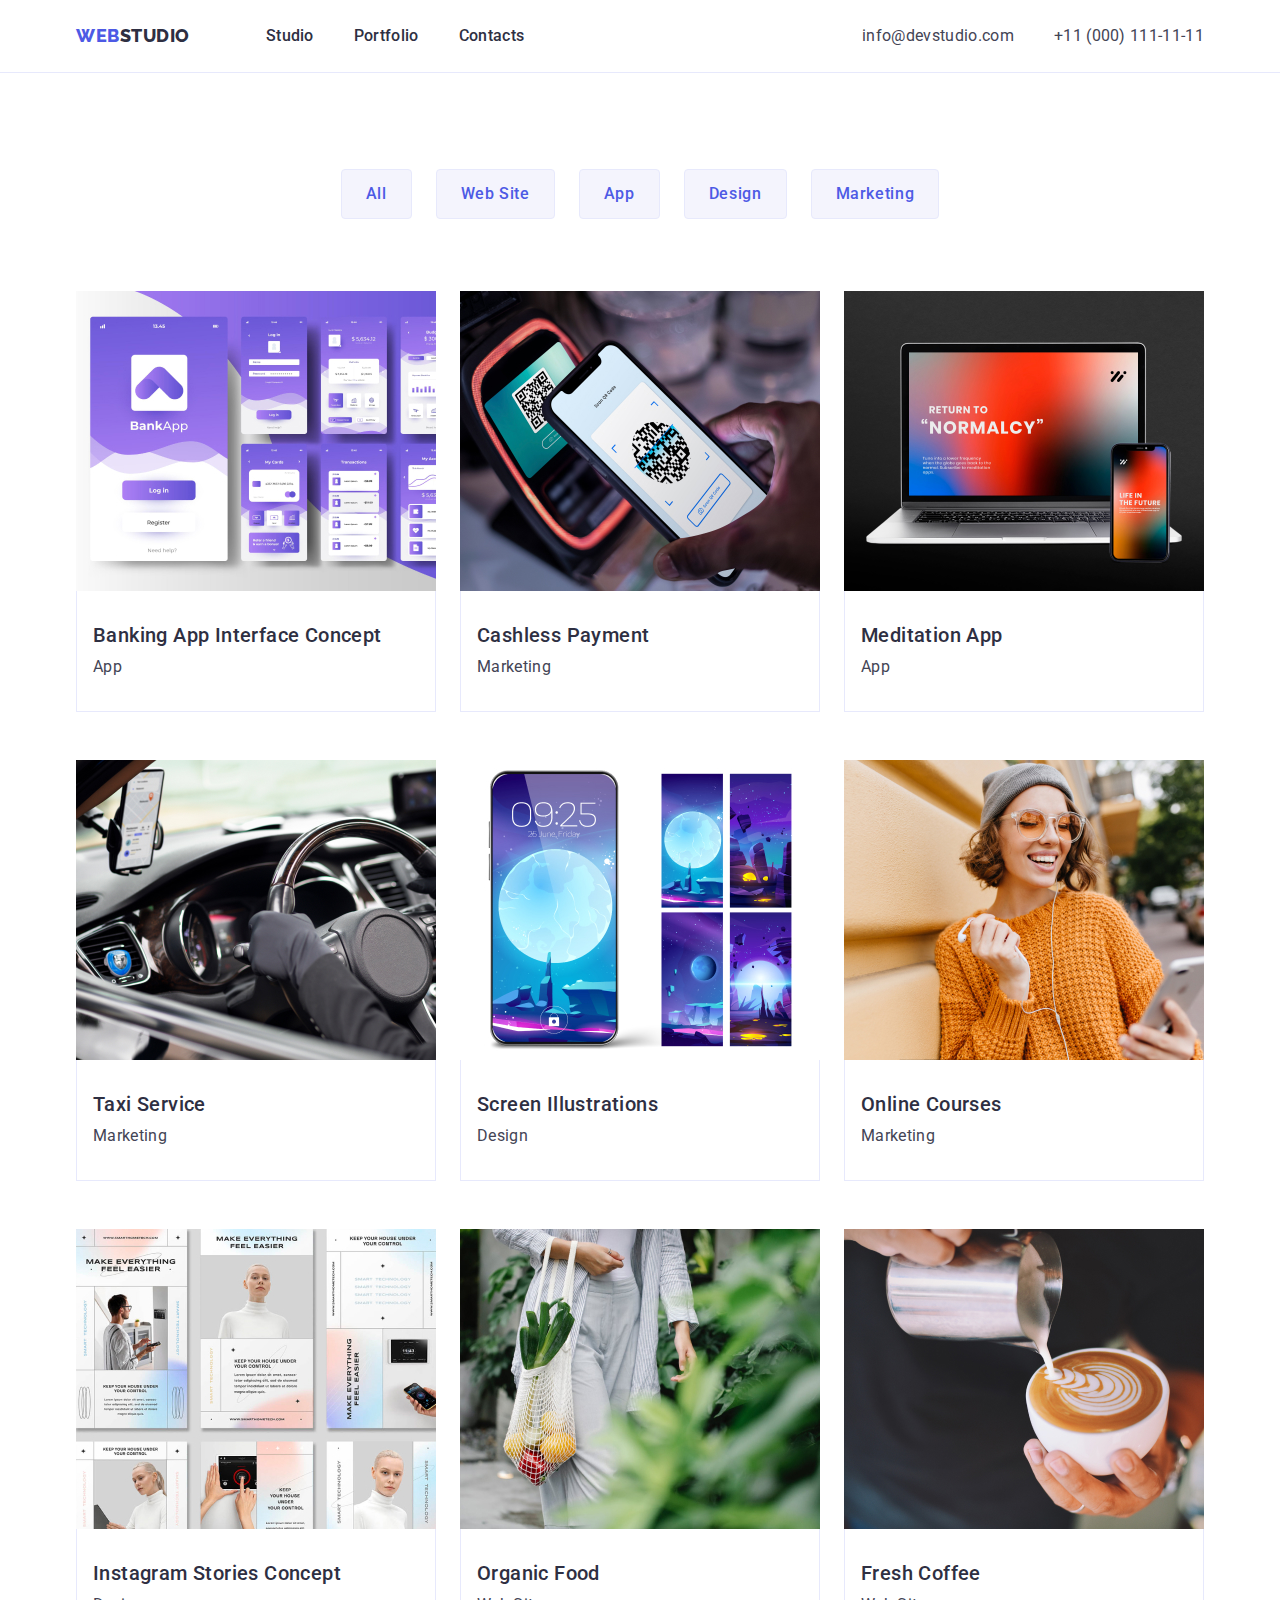
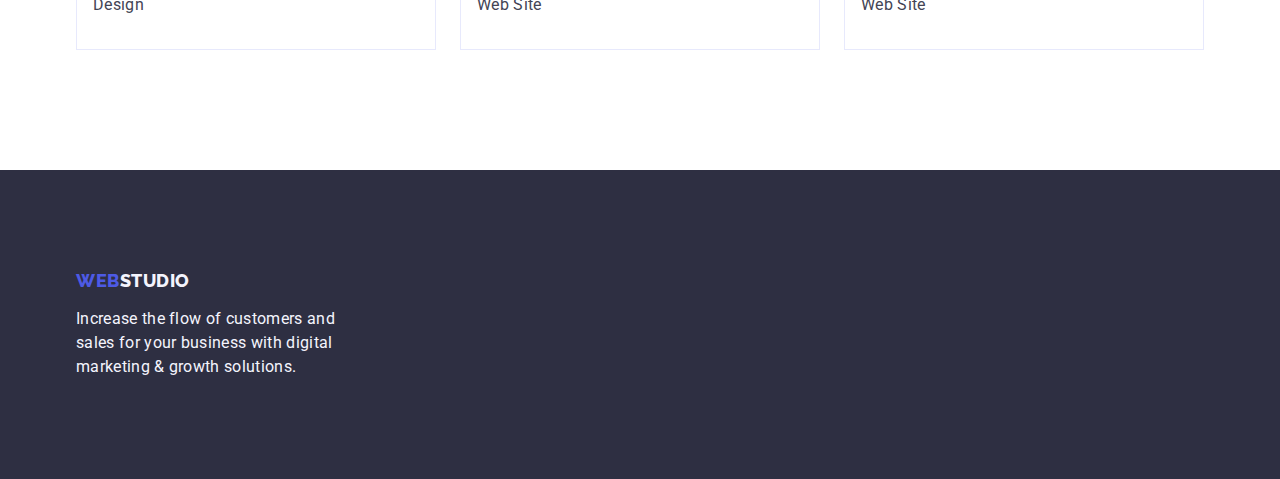
==== portfolio.html @ b905c780 "Initial commit" ====
<!DOCTYPE html>
<html lang="en">
  <head>
    <meta charset="UTF-8" />
    <meta http-equiv="X-UA-Compatible" content="IE=edge" />
    <meta name="viewport" content="width=device-width, initial-scale=1.0" />
    <title>Document</title>
    <link rel="preconnect" href="https://fonts.googleapis.com" />
    <link rel="preconnect" href="https://fonts.gstatic.com" crossorigin />
    <link
      href="https://fonts.googleapis.com/css2?family=Raleway:wght@900&family=Roboto:wght@400;500;700;900&display=swap"
      rel="stylesheet"
    />
    <link
      rel="stylesheet"
      href="https://cdnjs.cloudflare.com/ajax/libs/modern-normalize/1.1.0/modern-normalize.min.css"
    />
    <link rel="stylesheet" href="./css/styles.css" />
  </head>
  <body class="body-portfolio">
    <header class="solid">
      <div class="container main-nav">
        <nav class="nav">
          <a class="logo link" href="./index.html"
            >Web<span class="header-logo-text">Studio</span></a
          >
          <ul class="list">
            <li class="item">
              <a class="nav-link link" href="./index.html">Studio</a>
            </li>
            <li class="item">
              <a class="nav-link link" href="./portfolio.html">Portfolio</a>
            </li>
            <li class="item">
              <a class="nav-link link" href="">Contacts</a>
            </li>
          </ul>
        </nav>

        <address class="contact">
          <ul class="list">
            <li class="item">
              <a class="contacts link" href="mailto:info@devstudio.com"
                >info@devstudio.com</a
              >
            </li>
            <li class="item">
              <a class="contacts link" href="tel:+110001111111"
                >+11 (000) 111-11-11</a
              >
            </li>
          </ul>
        </address>
      </div>
    </header>
    <main>
      <section class="portfolio">
        <div class="container">
          <h1 class="title" hidden>Portfolio</h1>
          <ul class="list list-btn">
            <li class="item"><button class="btn" type="button">All</button></li>
            <li class="item">
              <button class="btn" type="button">Web Site</button>
            </li>
            <li class="item"><button class="btn" type="button">App</button></li>
            <li class="item">
              <button class="btn" type="button">Design</button>
            </li>
            <li class="item">
              <button class="btn" type="button">Marketing</button>
            </li>
          </ul>
          <ul class="list list-card">
            <li class="item">
              <a class="link" href="">
                <img
                  src="./images/hw-2/one.jpg"
                  alt="Banking App Interface Concept"
                  width="360"
                  height="300"
                />
                <div class="app">
                  <h2 class="portfolio-title">Banking App Interface Concept</h2>
                  <p class="portfolio-text">App</p>
                </div>
              </a>
            </li>
            <li class="item">
              <a class="link" href="">
                <img
                  src="./images/hw-2/two.jpg"
                  alt="Cashless Payment"
                  width="360"
                  height="300"
                />
                <div class="app">
                  <h2 class="portfolio-title">Cashless Payment</h2>
                  <p class="portfolio-text">Marketing</p>
                </div>
              </a>
            </li>
            <li class="item">
              <a class="link" href="">
                <img
                  src="./images/hw-2/three.jpg"
                  alt="Meditation App"
                  width="360"
                  height="300"
                />
                <div class="app">
                  <h2 class="portfolio-title">Meditation App</h2>
                  <p class="portfolio-text">App</p>
                </div>
              </a>
            </li>
            <li class="item">
              <a class="link" href="">
                <img
                  src="./images/hw-2/four.jpg"
                  alt="Taxi Service"
                  width="360"
                  height="300"
                />
                <div class="app">
                  <h2 class="portfolio-title">Taxi Service</h2>
                  <p class="portfolio-text">Marketing</p>
                </div>
              </a>
            </li>
            <li class="item">
              <a class="link" href="">
                <img
                  src="./images/hw-2/five.jpg"
                  alt="Screen Illustrations"
                  width="360"
                  height="300"
                />
                <div class="app">
                  <h2 class="portfolio-title">Screen Illustrations</h2>
                  <p class="portfolio-text">Design</p>
                </div>
              </a>
            </li>
            <li class="item">
              <a class="link" href="">
                <img
                  src="./images/hw-2/six.jpg"
                  alt="Online Courses"
                  width="360"
                  height="300"
                />
                <div class="app">
                  <h2 class="portfolio-title">Online Courses</h2>
                  <p class="portfolio-text">Marketing</p>
                </div>
              </a>
            </li>
            <li class="item">
              <a class="link" href="">
                <img
                  src="./images/hw-2/seven.jpg"
                  alt="Instagram Stories Concept"
                  width="360"
                  height="300"
                />
                <div class="app">
                  <h2 class="portfolio-title">Instagram Stories Concept</h2>
                  <p class="portfolio-text">Design</p>
                </div>
              </a>
            </li>
            <li class="item">
              <a class="link" href="">
                <img
                  src="./images/hw-2/eight.jpg"
                  alt="Organic Food"
                  width="360"
                  height="300"
                />
                <div class="app">
                  <h2 class="portfolio-title">Organic Food</h2>
                  <p class="portfolio-text">Web Site</p>
                </div>
              </a>
            </li>
            <li class="item">
              <a class="link" href="">
                <img
                  src="./images/hw-2/nine.jpg"
                  alt="Fresh Coffee"
                  width="360"
                  height="300"
                />
                <div class="app">
                  <h2 class="portfolio-title">Fresh Coffee</h2>
                  <p class="portfolio-text">Web Site</p>
                </div>
              </a>
            </li>
          </ul>
        </div>
      </section>
    </main>
    <footer class="footer">
      <div class="container footer-box">
        <a class="logo link" href="./index.html"
          >Web<span class="logo-span footer-logo-text">Studio</span></a
        >
        <p class="footer-text">
          Increase the flow of customers and sales for your business with
          digital marketing & growth solutions.
        </p>
      </div>
    </footer>
  </body>
</html>
---- css/styles.css ----
/* root */
:root {
  --logo-header-color: #2e2f42;
  --logo-web-color: #4d5ae5;
  --logo-footer-color: #f4f4fd;
  --title-color: #2e2f42;
  --text-color: #434455;
  --background-color: #ffffff;
  --team-background-color: #f4f4fd;
  --btn-solid-color: #e7e9fc;
}
/**
  |============================
  | global style 
  |============================
*/
body {
  background-color: var(--background-color);
  font-family: 'Roboto', sans-serif;
  font-style: normal;
  font-weight: 400;
  font-size: 16px;
  line-height: 1.5;
  letter-spacing: 0.02em;
  color: var(--text-color);
}
.link,
.nav-link,
.contacts-link {
  text-decoration: none;
}
.list {
  list-style-type: none;
}
h1,
h2,
h3,
p,
ul {
  margin: 0;
  padding: 0;
}
img {
  display: block;
}
.container {
  width: 1158px;
  padding-left: 15px;
  padding-right: 15px;
  margin-left: auto;
  margin-right: auto;
}
/* LOGO */
.logo {
  margin-right: 76px;

  font-family: 'Raleway', sans-serif;
  font-style: normal;
  font-weight: 800;
  font-size: 18px;
  line-height: 1.17;
  display: flex;
  align-items: center;
  letter-spacing: 0.03em;
  text-transform: uppercase;
  color: var(--logo-web-color);
}
.logo .header-logo-text {
  font-family: 'Raleway', sans-serif;
  font-style: normal;
  font-weight: 800;
  font-size: 18px;
  line-height: 1.17;
  display: flex;
  align-items: center;
  letter-spacing: 0.03em;
  text-transform: uppercase;
  color: var(--logo-header-color);
}
.logo .footer-logo-text {
  font-family: 'Raleway', sans-serif;
  font-style: normal;
  font-weight: 800;
  font-size: 18px;
  line-height: 1.17;
  display: flex;
  align-items: center;
  letter-spacing: 0.03em;
  text-transform: uppercase;
  color: var(--logo-footer-color);
}

/* header */
.solid {
  border-bottom: 1px solid #e7e9fc;
}
.nav {
  align-items: center;
}
.nav,
.main-nav {
  display: flex;
}
.main-nav {
  align-items: center;
}
.nav .list,
.contact .list {
  display: flex;
}
.contact {
  margin-left: auto;
}
.nav .item:not(:last-child) {
  margin-right: 40px;
}
.contact .item:not(:last-child) {
  margin-right: 40px;
}
.header-logo-box {
  margin: 0;
  margin-right: 76px;
}

.nav .nav-link {
  display: block;
  padding: 24px 0;

  font-weight: 500;
  color: var(--logo-header-color);
}
.contacts {
  font-style: normal;
  color: var(--text-color);
}
.nav-link:hover,
.nav-link:focus {
  color: #404bbf;
  text-decoration: underline;
}
.contacts:hover,
.contacts:focus {
  color: #404bbf;
}
/* hero */
.hero {
  padding: 188px 0;

  background-color: var(--title-color);
}
.hero-title {
  max-width: 496px;
  margin-bottom: 48px;
  margin-left: auto;
  margin-right: auto;

  font-weight: 700;
  font-size: 56px;
  line-height: 1.07;
  text-align: center;
  color: var(--background-color);
}
.hero-button {
  display: block;
  min-width: 169px;
  height: 56px;
  margin: auto;
  border: none;

  border-radius: 4px;
  font-family: 'Roboto', sans-serif;
  font-style: normal;
  font-weight: 500;
  font-size: 16px;
  line-height: 1.5;
  letter-spacing: 0.04em;
  cursor: pointer;
  background-color: #4d5ae5;
  color: var(--background-color);
}
.hero-button:hover,
.hero-button:focus {
  background-color: #404bbf;
}
/* desc */
.desc {
  padding: 120px 0;
}
.desc .list {
  display: flex;
  align-items: center;
}
.desc .list .item:not(:last-child) {
  margin-right: 24px;
}
.desc-title {
  width: 264px;
  margin-bottom: 8px;

  font-weight: 500;
  font-size: 20px;
  line-height: 1.2;
  color: var(--logo-header-color);
}
.desc-text {
  width: 264px;
}
/* doing */
.doing {
  padding-bottom: 120px;
}
.doing-title {
  margin-bottom: 72px;

  font-weight: 700;
  font-size: 36px;
  line-height: 1.11;
  text-align: center;
  text-transform: capitalize;
  color: var(--title-color);
}
.doing .list {
  display: flex;
}
.doing .item:not(:last-child) {
  margin-right: 24px;
}
/* team */
.team {
  padding: 120px 0;

  background-color: var(--team-background-color);
}
.team .list {
  display: flex;
}
.team .item:not(:last-child) {
  margin-right: 24px;
}
.our {
  padding: 32px 16px;
}
.list .img {
  border-radius: 0px 0px 4px 4px;
  background-color: #ffffff;
}
.team-title {
  margin-bottom: 72px;

  font-weight: 700;
  font-size: 36px;
  line-height: 1.11;
  text-align: center;
  text-transform: capitalize;
  color: var(--title-color);
}
.img-title {
  margin-bottom: 8px;

  font-weight: 500;
  font-size: 20px;
  line-height: 1.2;
  text-align: center;
  color: var(--title-color);
}
.img-text {
  text-align: center;
}

/* footer */
.footer {
  padding: 100px 0;

  background-color: var(--logo-header-color);
}
.footer .logo {
  display: inline-block;
  margin: 0;
  margin-bottom: 16px;
}
.footer .logo-span {
  display: inline-block;
}
.footer-text {
  width: 264px;

  color: var(--logo-footer-color);
}

/* portfolio */
.portfolio {
  padding-top: 96px;
  padding-bottom: 120px;
}
.portfolio .list-btn {
  display: flex;
  justify-content: center;
  margin-bottom: 72px;
  gap: 24px;
}

.portfolio .btn {
  padding: 12px 24px;
  border: 1px solid var(--btn-solid-color);
  border-radius: 4px;

  font-family: 'Roboto', sans-serif;
  font-style: normal;
  font-weight: 500;
  font-size: 16px;
  line-height: 1.5;
  text-align: center;
  letter-spacing: 0.04em;
  cursor: pointer;
  color: #4d5ae5;
  background-color: var(--logo-footer-color);
}
.portfolio .btn:hover,
.portfolio .btn:focus {
  border: 1px solid transparent;

  color: var(--background-color);
  background-color: #404bbf;
}
.portfolio .list-card {
  display: flex;
  flex-wrap: wrap;
  column-gap: 24px;
  row-gap: 48px;
}
.list-card .item {
  width: calc((100% - 48px) / 3);
}
.portfolio-title {
  margin-bottom: 8px;

  font-family: 'Roboto', sans-serif;
  font-style: normal;
  font-weight: 500;
  font-size: 20px;
  line-height: 1.2;
  letter-spacing: 0.02em;
  color: var(--logo-header-color);
}
.portfolio-text {
  color: var(--text-color);
}
.app {
  padding: 32px 16px;
  border: 1px solid #e7e9fc;
  border-top: none;
}
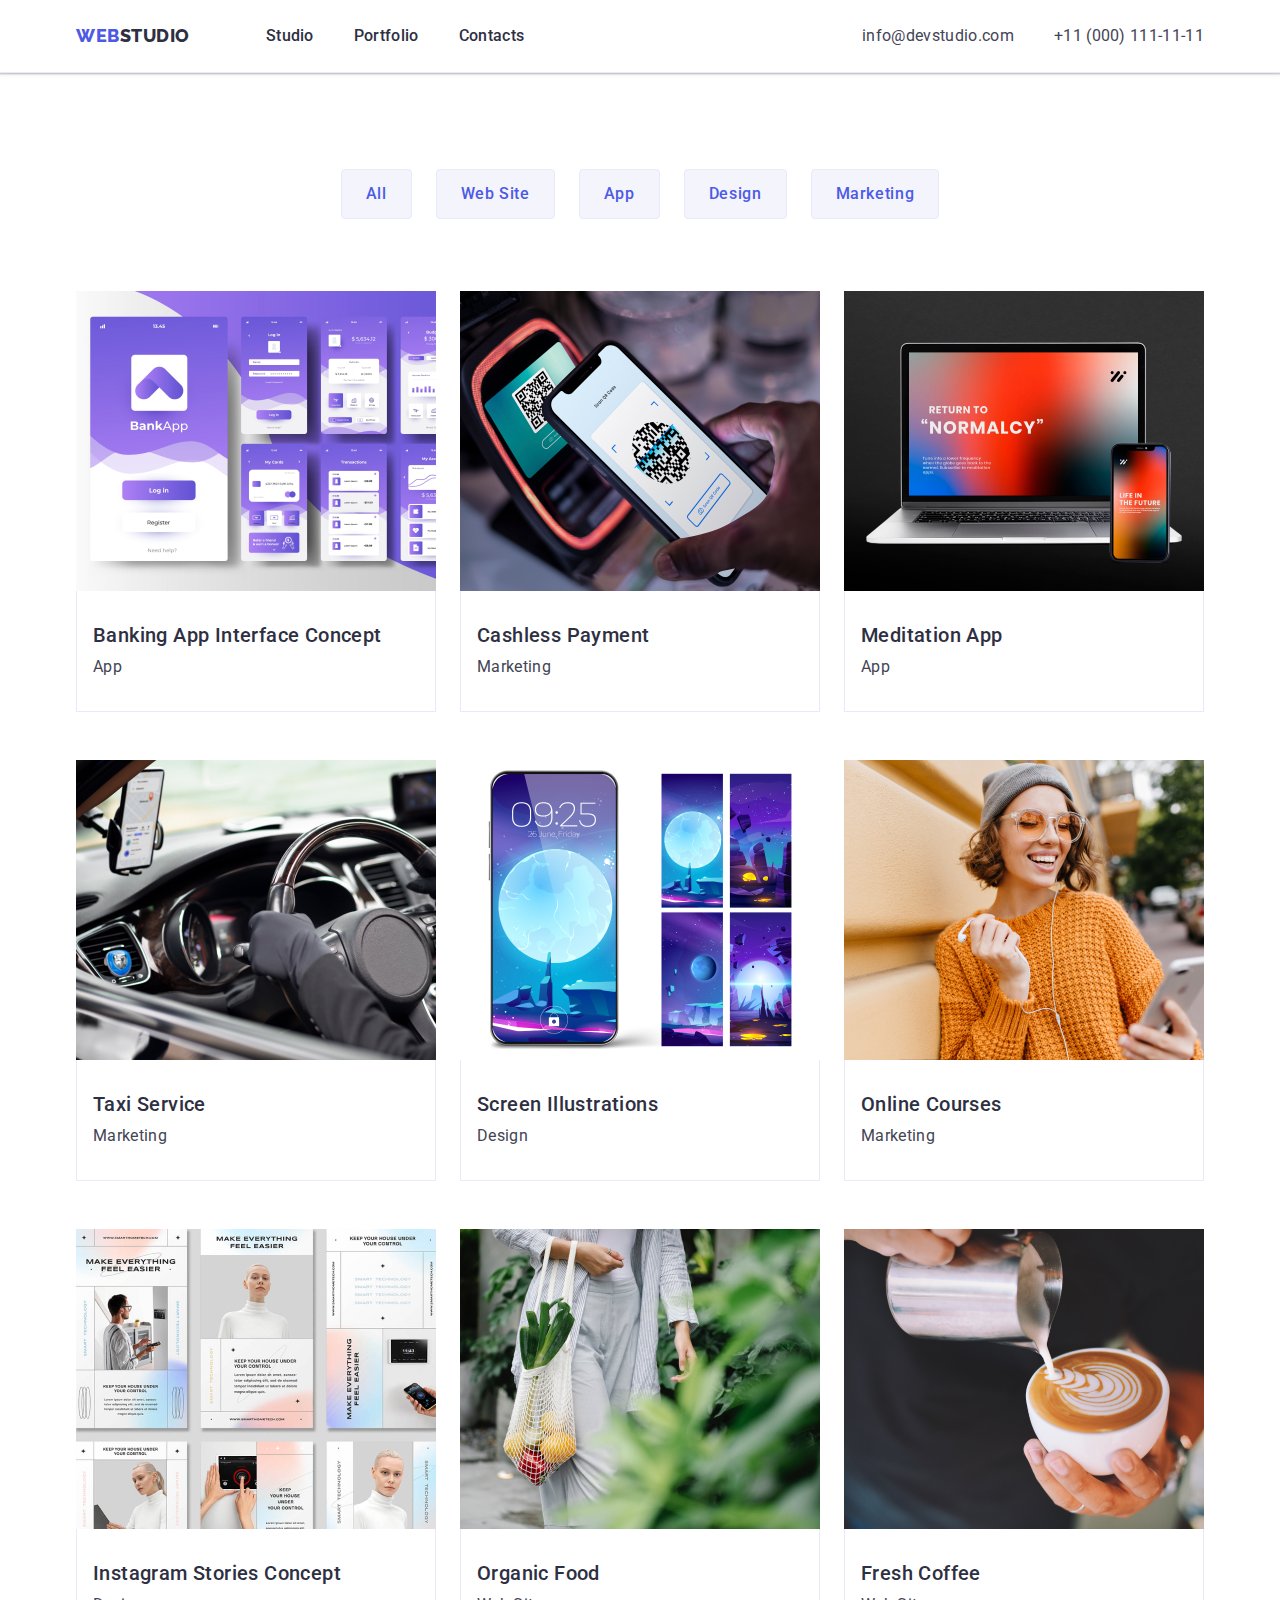
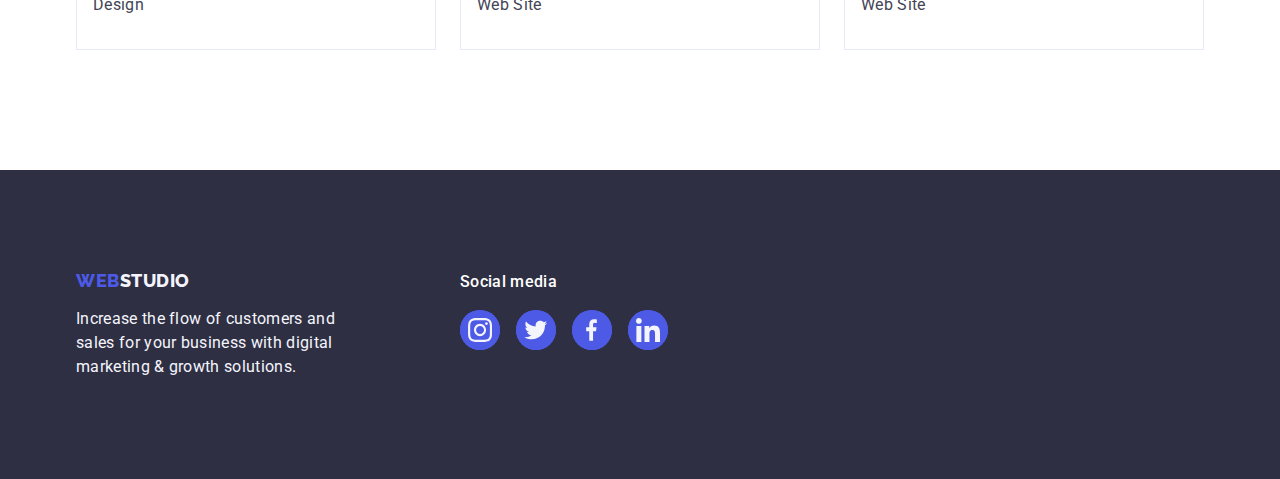
==== commit 2596dfd1: "comit hw 3" ====
--- a/portfolio.html
+++ b/portfolio.html
@@ -203,13 +203,60 @@
     </main>
     <footer class="footer">
       <div class="container footer-box">
-        <a class="logo link" href="./index.html"
-          >Web<span class="logo-span footer-logo-text">Studio</span></a
-        >
-        <p class="footer-text">
-          Increase the flow of customers and sales for your business with
-          digital marketing & growth solutions.
-        </p>
+        <div>
+          <a class="logo link" href="./index.html"
+            >Web<span class="logo-span footer-logo-text">Studio</span></a
+          >
+          <p class="footer-text">
+            Increase the flow of customers and sales for your business with
+            digital marketing & growth solutions.
+          </p>
+        </div>
+        <div class="social">
+          <h2 class="footer-title">Social media</h2>
+          <ul class="footer-list list">
+            <li class="item">
+              <a href="" class="social-link link">
+                <svg width="24" height="24">
+                  <use
+                    class="centre"
+                    href="./images/icons.svg/svg-sprite.svg#instagram"
+                  ></use>
+                </svg>
+              </a>
+            </li>
+            <li class="item">
+              <a href="" class="social-link link">
+                <svg width="24" height="20">
+                  <use
+                    class="centre"
+                    href="./images/icons.svg/svg-sprite.svg#twitter"
+                  ></use>
+                </svg>
+              </a>
+            </li>
+            <li class="item">
+              <a href="" class="social-link link">
+                <svg width="12" height="24">
+                  <use
+                    class="centre"
+                    href="./images/icons.svg/svg-sprite.svg#facebook"
+                  ></use>
+                </svg>
+              </a>
+            </li>
+            <li class="item">
+              <a href="" class="social-link link">
+                <svg width="24" height="24">
+                  <use
+                    class="centre"
+                    href="./images/icons.svg/svg-sprite.svg#linkedin"
+                  ></use>
+                </svg>
+              </a>
+            </li>
+          </ul>
+        </div>
       </div>
     </footer>
   </body>
--- a/css/styles.css
+++ b/css/styles.css
@@ -15,13 +15,13 @@
   |============================
 */
 body {
-  background-color: var(--background-color);
   font-family: 'Roboto', sans-serif;
   font-style: normal;
   font-weight: 400;
   font-size: 16px;
   line-height: 1.5;
   letter-spacing: 0.02em;
+  background-color: var(--background-color);
   color: var(--text-color);
 }
 .link,
@@ -59,8 +59,6 @@
   font-weight: 800;
   font-size: 18px;
   line-height: 1.17;
-  display: flex;
-  align-items: center;
   letter-spacing: 0.03em;
   text-transform: uppercase;
   color: var(--logo-web-color);
@@ -71,8 +69,6 @@
   font-weight: 800;
   font-size: 18px;
   line-height: 1.17;
-  display: flex;
-  align-items: center;
   letter-spacing: 0.03em;
   text-transform: uppercase;
   color: var(--logo-header-color);
@@ -83,8 +79,6 @@
   font-weight: 800;
   font-size: 18px;
   line-height: 1.17;
-  display: flex;
-  align-items: center;
   letter-spacing: 0.03em;
   text-transform: uppercase;
   color: var(--logo-footer-color);
@@ -93,6 +87,8 @@
 /* header */
 .solid {
   border-bottom: 1px solid #e7e9fc;
+  box-shadow: 0px 2px 1px rgba(46, 47, 66, 0.08),
+    0px 1px 1px rgba(46, 47, 66, 0.16), 0px 1px 6px rgba(46, 47, 66, 0.08);
 }
 .nav {
   align-items: center;
@@ -144,9 +140,19 @@
 }
 /* hero */
 .hero {
+  max-width: 1440px;
+  margin-left: auto;
+  margin-right: auto;
+
   padding: 188px 0;
-
-  background-color: var(--title-color);
+  background-image: linear-gradient(
+      rgba(46, 47, 66, 0.7),
+      rgba(46, 47, 66, 0.7)
+    ),
+    url('../images/bg-hero.jpg');
+  background-repeat: no-repeat;
+  background-size: 1440;
+  background-position: center;
 }
 .hero-title {
   max-width: 496px;
@@ -205,6 +211,15 @@
 .desc-text {
   width: 264px;
 }
+.desc-svg {
+  width: 264px;
+  height: 112px;
+  padding: 24px 100px;
+  margin-bottom: 8px;
+
+  background: var(--team-background-color);
+  border-radius: 4px;
+}
 /* doing */
 .doing {
   padding-bottom: 120px;
@@ -225,6 +240,9 @@
 .doing .item:not(:last-child) {
   margin-right: 24px;
 }
+.item-img {
+  border: 1px solid #e7e9fc;
+}
 /* team */
 .team {
   padding: 120px 0;
@@ -239,6 +257,10 @@
 }
 .our {
   padding: 32px 16px;
+
+  box-shadow: 0px 1px 6px rgba(46, 47, 66, 0.08),
+    0px 1px 1px rgba(46, 47, 66, 0.16), 0px 2px 1px rgba(46, 47, 66, 0.08);
+  border-radius: 0px 0px 4px 4px;
 }
 .list .img {
   border-radius: 0px 0px 4px 4px;
@@ -265,6 +287,59 @@
 }
 .img-text {
   text-align: center;
+  margin-bottom: 8px;
+}
+.icon-list .item {
+  width: 40px;
+  height: 40px;
+}
+
+.social-link {
+  height: 100%;
+  width: 100%;
+  display: flex;
+  justify-content: center;
+  align-items: center;
+
+  border-radius: 50%;
+  background-color: var(--logo-web-color);
+}
+/* customers */
+.customers {
+  padding: 120px 0;
+}
+.customers-title {
+  margin-bottom: 72px;
+
+  font-size: 36px;
+  line-height: 1.11px;
+  text-align: center;
+  letter-spacing: 0.02em;
+  text-transform: capitalize;
+}
+.costomers-list {
+  display: flex;
+  gap: 24px;
+}
+.costomers-list .item {
+  width: 168px;
+  height: 88px;
+}
+.costomers-list .link {
+  display: flex;
+  justify-content: center;
+  align-items: center;
+
+  width: 100%;
+  height: 100%;
+
+  border: 1px solid #8e8f99;
+  border-radius: 4px;
+}
+.costomers-list .link:focus,
+.costomers-list .link:hover {
+  border: 1px solid #404bbf;
+  border-radius: 4px;
 }
 
 /* footer */
@@ -286,6 +361,36 @@
 
   color: var(--logo-footer-color);
 }
+.social {
+  margin-left: 120px;
+}
+.footer-title {
+  margin-bottom: 16px;
+
+  font-weight: 500;
+  font-size: 16px;
+  line-height: 1.5;
+  letter-spacing: 0.02em;
+  color: #ffffff;
+}
+.footer-box {
+  display: flex;
+}
+.footer-list {
+  display: flex;
+  gap: 16px;
+}
+.footer-list .item {
+  width: 40px;
+  height: 40px;
+  border-radius: 50%;
+
+  background-color: var(--logo-web-color);
+}
+.social-link:hover,
+.social-link:focus {
+  background-color: #31d0aa;
+}
 
 /* portfolio */
 .portfolio {
@@ -318,6 +423,9 @@
 .portfolio .btn:hover,
 .portfolio .btn:focus {
   border: 1px solid transparent;
+  box-shadow: 0px 3px 1px rgba(0, 0, 0, 0.1), 0px 2px 1px rgba(0, 0, 0, 0.08),
+    0px 2px 2px rgba(0, 0, 0, 0.12);
+  border-radius: 4px;
 
   color: var(--background-color);
   background-color: #404bbf;
@@ -327,6 +435,11 @@
   flex-wrap: wrap;
   column-gap: 24px;
   row-gap: 48px;
+}
+.portfolio .list-card .item:hover,
+.portfolio .list-card .item:focus {
+  box-shadow: 0px 1px 6px rgba(46, 47, 66, 0.08),
+    0px 1px 1px rgba(46, 47, 66, 0.16), 0px 2px 1px rgba(46, 47, 66, 0.08);
 }
 .list-card .item {
   width: calc((100% - 48px) / 3);
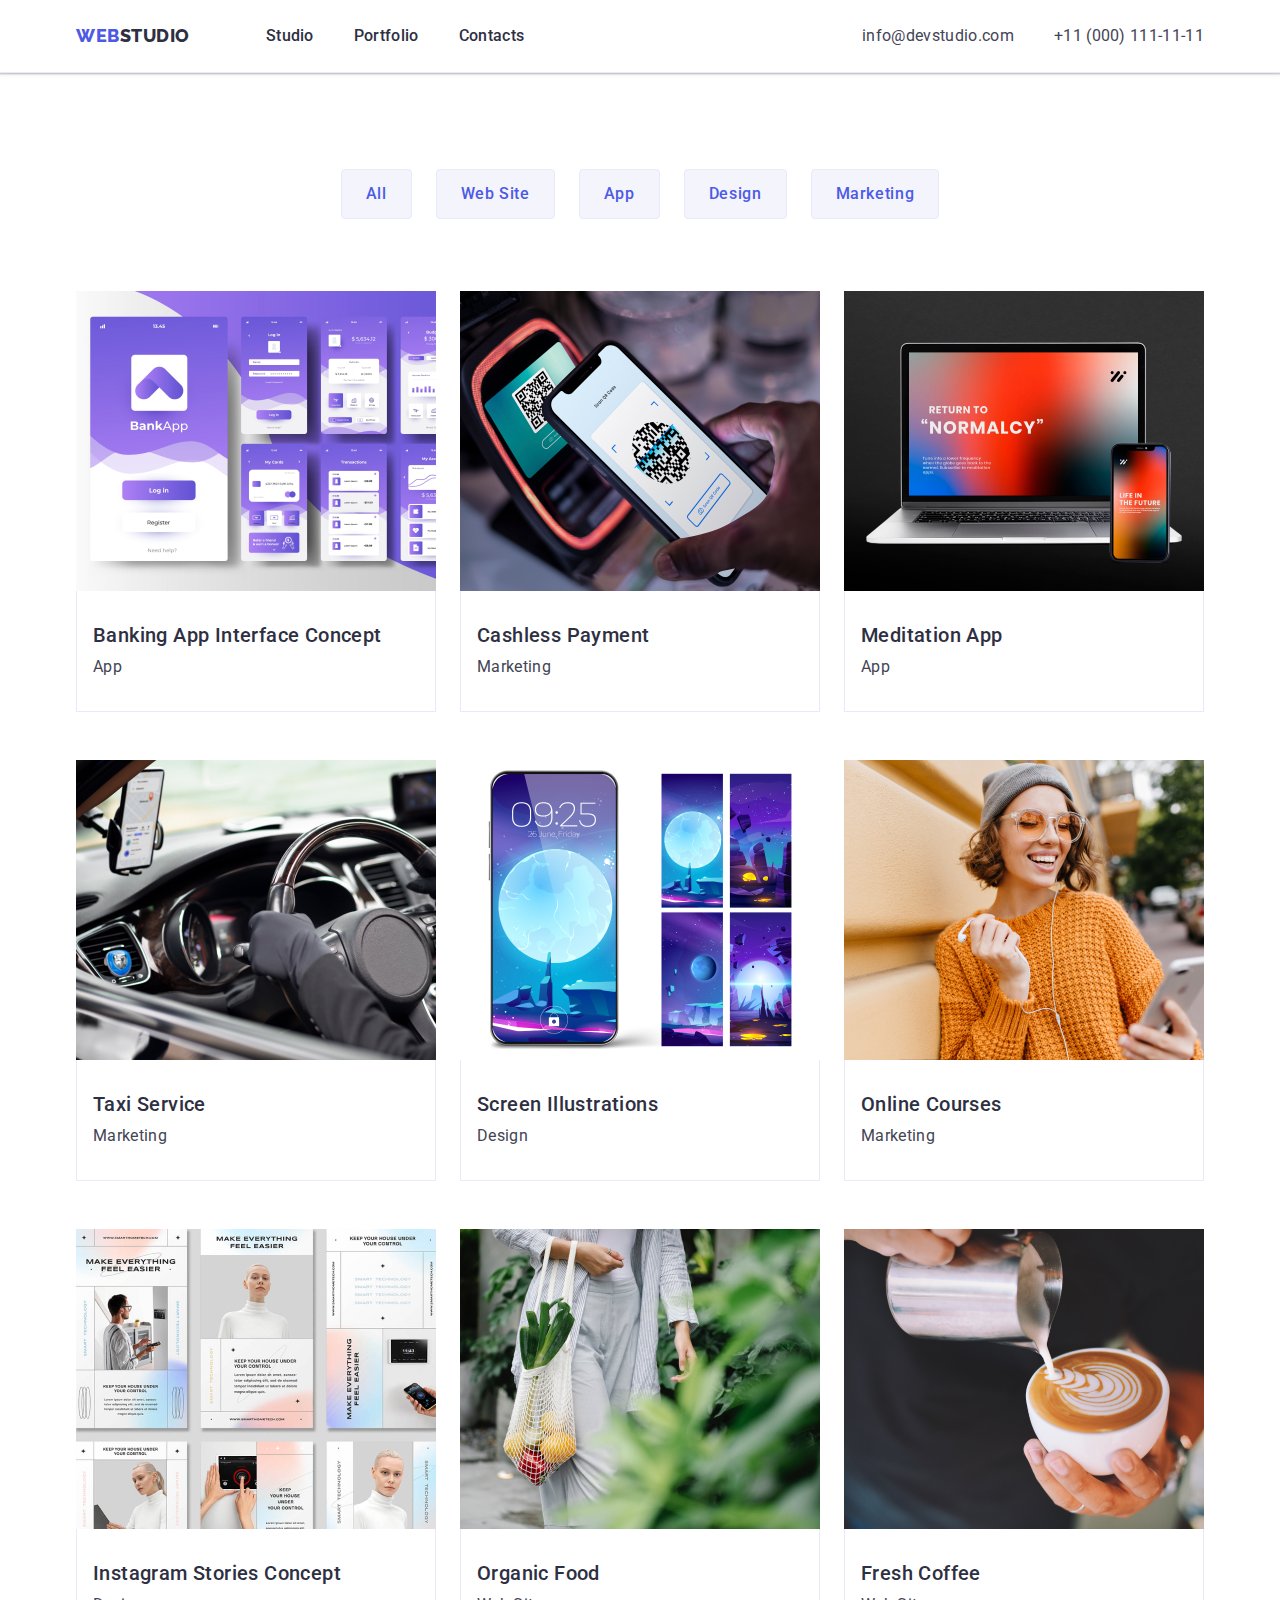
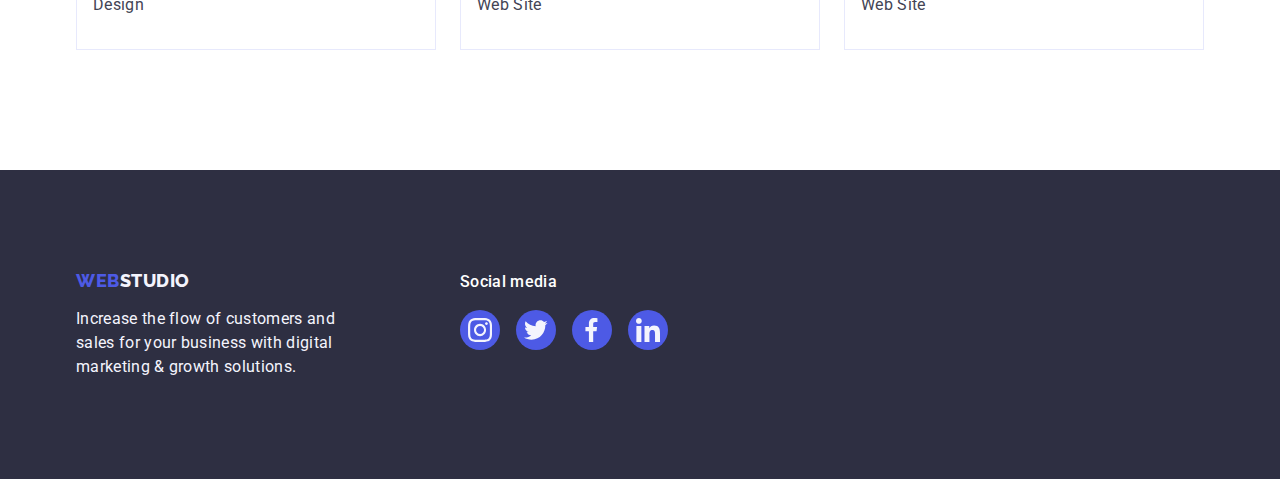
==== commit e4297913: "comit 2n+1" ====
--- a/portfolio.html
+++ b/portfolio.html
@@ -203,7 +203,7 @@
     </main>
     <footer class="footer">
       <div class="container footer-box">
-        <div>
+        <div class="footer-left">
           <a class="logo link" href="./index.html"
             >Web<span class="logo-span footer-logo-text">Studio</span></a
           >
@@ -213,44 +213,44 @@
           </p>
         </div>
         <div class="social">
-          <h2 class="footer-title">Social media</h2>
+          <p class="footer-social">Social media</p>
           <ul class="footer-list list">
             <li class="item">
-              <a href="" class="social-link link">
-                <svg width="24" height="24">
-                  <use
-                    class="centre"
-                    href="./images/icons.svg/svg-sprite.svg#instagram"
-                  ></use>
-                </svg>
-              </a>
-            </li>
-            <li class="item">
-              <a href="" class="social-link link">
-                <svg width="24" height="20">
-                  <use
-                    class="centre"
-                    href="./images/icons.svg/svg-sprite.svg#twitter"
-                  ></use>
-                </svg>
-              </a>
-            </li>
-            <li class="item">
-              <a href="" class="social-link link">
-                <svg width="12" height="24">
-                  <use
-                    class="centre"
-                    href="./images/icons.svg/svg-sprite.svg#facebook"
-                  ></use>
-                </svg>
-              </a>
-            </li>
-            <li class="item">
-              <a href="" class="social-link link">
-                <svg width="24" height="24">
-                  <use
-                    class="centre"
-                    href="./images/icons.svg/svg-sprite.svg#linkedin"
+              <a href="" class="footer-link link">
+                <svg class="footer-svg" width="24" height="24">
+                  <use
+                    class="centre"
+                    href="./images/icon.svg.svg#instagram"
+                  ></use>
+                </svg>
+              </a>
+            </li>
+            <li class="item">
+              <a href="" class="footer-link link">
+                <svg class="footer-svg" width="24" height="24">
+                  <use
+                    class="centre"
+                    href="./images/icon.svg.svg#twitter"
+                  ></use>
+                </svg>
+              </a>
+            </li>
+            <li class="item">
+              <a href="" class="footer-link link">
+                <svg class="footer-svg" width="24" height="24">
+                  <use
+                    class="centre"
+                    href="./images/icon.svg.svg#facebook"
+                  ></use>
+                </svg>
+              </a>
+            </li>
+            <li class="item">
+              <a href="" class="footer-link link">
+                <svg class="footer-svg" width="24" height="24">
+                  <use
+                    class="centre"
+                    href="./images/icon.svg.svg#linkedin"
                   ></use>
                 </svg>
               </a>
--- a/css/styles.css
+++ b/css/styles.css
@@ -151,7 +151,7 @@
     ),
     url('../images/bg-hero.jpg');
   background-repeat: no-repeat;
-  background-size: 1440;
+  background-size: cover;
   background-position: center;
 }
 .hero-title {
@@ -212,12 +212,13 @@
   width: 264px;
 }
 .desc-svg {
-  width: 264px;
+  display: flex;
+  justify-content: center;
+  align-items: center;
   height: 112px;
-  padding: 24px 100px;
   margin-bottom: 8px;
 
-  background: var(--team-background-color);
+  background-color: #f4f4fd;
   border-radius: 4px;
 }
 /* doing */
@@ -251,21 +252,21 @@
 }
 .team .list {
   display: flex;
+  justify-content: center;
+  align-items: center;
 }
 .team .item:not(:last-child) {
   margin-right: 24px;
 }
 .our {
-  padding: 32px 16px;
-
+  padding: 32px 0;
+}
+.list .img {
+  background-color: #ffffff;
   box-shadow: 0px 1px 6px rgba(46, 47, 66, 0.08),
     0px 1px 1px rgba(46, 47, 66, 0.16), 0px 2px 1px rgba(46, 47, 66, 0.08);
   border-radius: 0px 0px 4px 4px;
 }
-.list .img {
-  border-radius: 0px 0px 4px 4px;
-  background-color: #ffffff;
-}
 .team-title {
   margin-bottom: 72px;
 
@@ -292,17 +293,25 @@
 .icon-list .item {
   width: 40px;
   height: 40px;
-}
-
+  gap: 24px;
+}
+.team-svg {
+  fill: var(--team-background-color);
+}
 .social-link {
   height: 100%;
   width: 100%;
+
   display: flex;
   justify-content: center;
   align-items: center;
 
   border-radius: 50%;
   background-color: var(--logo-web-color);
+}
+.social-link:hover,
+.social-link:focus {
+  background-color: #404bbf;
 }
 /* customers */
 .customers {
@@ -312,10 +321,11 @@
   margin-bottom: 72px;
 
   font-size: 36px;
-  line-height: 1.11px;
+  line-height: 1.1;
   text-align: center;
   letter-spacing: 0.02em;
   text-transform: capitalize;
+  color: var(--title-color);
 }
 .costomers-list {
   display: flex;
@@ -333,13 +343,18 @@
   width: 100%;
   height: 100%;
 
+  color: #8e8f99;
   border: 1px solid #8e8f99;
   border-radius: 4px;
 }
 .costomers-list .link:focus,
 .costomers-list .link:hover {
+  color: #404bbf;
   border: 1px solid #404bbf;
   border-radius: 4px;
+}
+.company {
+  fill: currentColor;
 }
 
 /* footer */
@@ -361,20 +376,21 @@
 
   color: var(--logo-footer-color);
 }
-.social {
-  margin-left: 120px;
-}
-.footer-title {
+.footer-left {
+  margin-right: 120px;
+}
+.footer-social {
   margin-bottom: 16px;
 
   font-weight: 500;
   font-size: 16px;
   line-height: 1.5;
   letter-spacing: 0.02em;
-  color: #ffffff;
+  color: var(--background-color);
 }
 .footer-box {
   display: flex;
+  align-items: baseline;
 }
 .footer-list {
   display: flex;
@@ -384,12 +400,23 @@
   width: 40px;
   height: 40px;
   border-radius: 50%;
+}
+.footer-link {
+  height: 100%;
+  width: 100%;
+  display: flex;
+  justify-content: center;
+  align-items: center;
 
   background-color: var(--logo-web-color);
-}
-.social-link:hover,
-.social-link:focus {
+  border-radius: 50%;
+}
+.footer-link:hover,
+.footer-link:focus {
   background-color: #31d0aa;
+}
+.footer-svg {
+  fill: var(--logo-footer-color);
 }
 
 /* portfolio */
@@ -436,14 +463,18 @@
   column-gap: 24px;
   row-gap: 48px;
 }
-.portfolio .list-card .item:hover,
-.portfolio .list-card .item:focus {
+.portfolio .list-card .link {
+  display: block;
+}
+.portfolio .list-card .link:hover,
+.portfolio .list-card .link:focus {
   box-shadow: 0px 1px 6px rgba(46, 47, 66, 0.08),
     0px 1px 1px rgba(46, 47, 66, 0.16), 0px 2px 1px rgba(46, 47, 66, 0.08);
 }
 .list-card .item {
   width: calc((100% - 48px) / 3);
 }
+
 .portfolio-title {
   margin-bottom: 8px;
 
